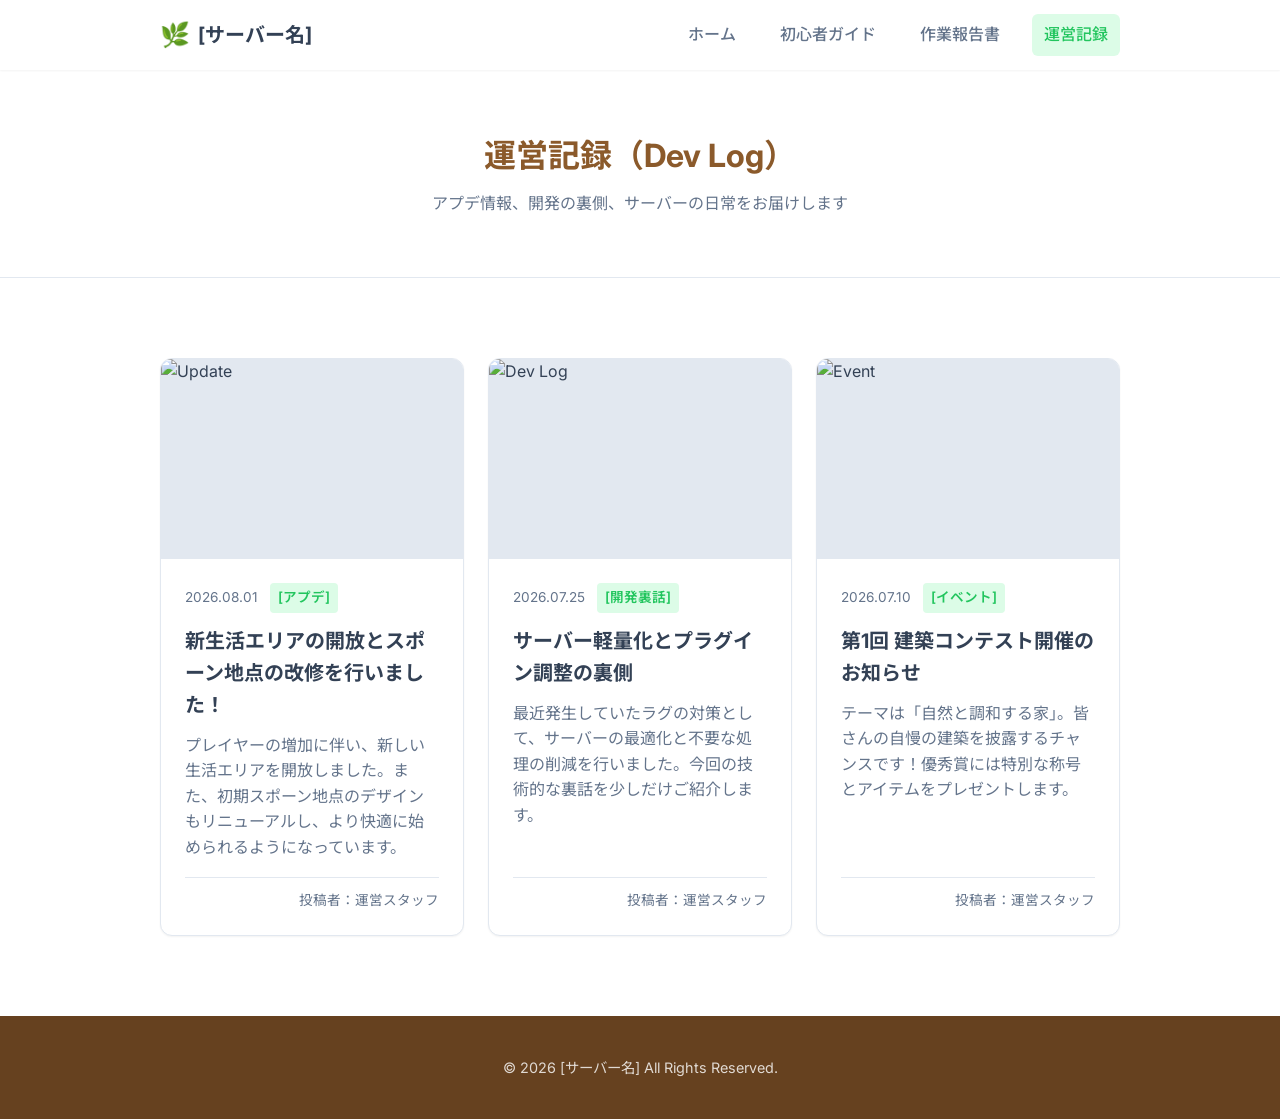
==== blog.html @ a5074940 "Add files via upload" ====
<!DOCTYPE html>
<html lang="ja">
<head>
    <meta charset="UTF-8">
    <meta name="viewport" content="width=device-width, initial-scale=1.0">
    <title>運営記録（Dev Log） | [サーバー名]</title>
    <link rel="stylesheet" href="style.css">
</head>
<body>
    <header>
        <div class="container nav-inner">
            <a href="index.html" class="logo">
                <span class="logo-icon">🌿</span>
                [サーバー名]
            </a>
            <nav class="nav-links">
                <a href="index.html">ホーム</a>
                <a href="guide.html">初心者ガイド</a>
                <a href="report.html">作業報告書</a>
                <a href="blog.html" class="active">運営記録</a>
            </nav>
        </div>
    </header>

    <main>
        <section class="page-header">
            <div class="container">
                <h1>運営記録（Dev Log）</h1>
                <p>アプデ情報、開発の裏側、サーバーの日常をお届けします</p>
            </div>
        </section>

        <section class="bg-light">
            <div class="container">
                <div class="grid">
                    <!-- ============================================== -->
                    <!-- 記事コピペ用テンプレートここから -->
                    <!-- 新しい記事を追加する時は、以下のブロックをコピーしてコメントアウトを外し、お使いください -->
                    <!--
                    <div class="card blog-card">
                        <img src="https://via.placeholder.com/800x400?text=Image" alt="画像" class="blog-img">
                        <div class="blog-content">
                            <div class="blog-meta">
                                <span>YYYY.MM.DD</span>
                                <span class="blog-tag">[カテゴリ]</span>
                            </div>
                            <h3>記事のタイトルを入力</h3>
                            <p class="blog-excerpt">記事の抜粋や本文をここに入力してください。</p>
                            <div class="blog-author">投稿者：お名前</div>
                        </div>
                    </div>
                    -->
                    <!-- 記事コピペ用テンプレートここまで -->
                    <!-- ============================================== -->

                    <!-- 記事1 -->
                    <div class="card blog-card">
                        <img src="https://via.placeholder.com/800x400?text=Update" alt="Update" class="blog-img">
                        <div class="blog-content">
                            <div class="blog-meta">
                                <span>2026.08.01</span>
                                <span class="blog-tag">[アプデ]</span>
                            </div>
                            <h3>新生活エリアの開放とスポーン地点の改修を行いました！</h3>
                            <p class="blog-excerpt">プレイヤーの増加に伴い、新しい生活エリアを開放しました。また、初期スポーン地点のデザインもリニューアルし、より快適に始められるようになっています。</p>
                            <div class="blog-author">投稿者：運営スタッフ</div>
                        </div>
                    </div>

                    <!-- 記事2 -->
                    <div class="card blog-card">
                        <img src="https://via.placeholder.com/800x400?text=Dev+Log" alt="Dev Log" class="blog-img">
                        <div class="blog-content">
                            <div class="blog-meta">
                                <span>2026.07.25</span>
                                <span class="blog-tag">[開発裏話]</span>
                            </div>
                            <h3>サーバー軽量化とプラグイン調整の裏側</h3>
                            <p class="blog-excerpt">最近発生していたラグの対策として、サーバーの最適化と不要な処理の削減を行いました。今回の技術的な裏話を少しだけご紹介します。</p>
                            <div class="blog-author">投稿者：運営スタッフ</div>
                        </div>
                    </div>

                    <!-- 記事3 -->
                    <div class="card blog-card">
                        <img src="https://via.placeholder.com/800x400?text=Event" alt="Event" class="blog-img">
                        <div class="blog-content">
                            <div class="blog-meta">
                                <span>2026.07.10</span>
                                <span class="blog-tag">[イベント]</span>
                            </div>
                            <h3>第1回 建築コンテスト開催のお知らせ</h3>
                            <p class="blog-excerpt">テーマは「自然と調和する家」。皆さんの自慢の建築を披露するチャンスです！優秀賞には特別な称号とアイテムをプレゼントします。</p>
                            <div class="blog-author">投稿者：運営スタッフ</div>
                        </div>
                    </div>
                </div>
            </div>
        </section>
    </main>

    <footer>
        <div class="container">
            <p>&copy; 2026 [サーバー名] All Rights Reserved.</p>
        </div>
    </footer>
</body>
</html>
---- style.css ----
@import url('https://fonts.googleapis.com/css2?family=Inter:wght@400;600;700&family=Noto+Sans+JP:wght@400;500;700&display=swap');

:root {
  --primary-color: #4ade80; 
  --primary-dark: #22c55e;
  --primary-light: #dcfce7;
  --secondary-color: #8b5a2b; 
  --secondary-dark: #66411f;
  --bg-color: #f8fafc;
  --bg-light: #ffffff;
  --text-color: #334155;
  --text-light: #64748b;
  --border-color: #e2e8f0;
  --shadow-sm: 0 1px 2px 0 rgba(0, 0, 0, 0.05);
  --shadow-md: 0 4px 6px -1px rgba(0, 0, 0, 0.1), 0 2px 4px -1px rgba(0, 0, 0, 0.06);
  --shadow-lg: 0 10px 15px -3px rgba(0, 0, 0, 0.1), 0 4px 6px -2px rgba(0, 0, 0, 0.05);
}

* {
  box-sizing: border-box;
  margin: 0;
  padding: 0;
}

body {
  font-family: 'Inter', 'Noto Sans JP', sans-serif;
  color: var(--text-color);
  background-color: var(--bg-color);
  line-height: 1.6;
}

a {
  text-decoration: none;
  color: inherit;
  transition: color 0.2s;
}

ul {
  list-style: none;
}

.text-center { text-align: center; }
.bg-light { background-color: var(--bg-light); }

.container {
  max-width: 1000px;
  margin: 0 auto;
  padding: 0 20px;
}

/* Header */
header {
  background-color: var(--bg-light);
  box-shadow: var(--shadow-sm);
  position: sticky;
  top: 0;
  z-index: 100;
}
.nav-inner {
  display: flex;
  justify-content: space-between;
  align-items: center;
  height: 70px;
}
.logo {
  font-size: 1.25rem;
  font-weight: 700;
  color: var(--text-color);
  display: flex;
  align-items: center;
  gap: 8px;
}
.logo-icon {
  font-size: 1.5rem;
}
.nav-links {
  display: flex;
  gap: 20px;
}
.nav-links a {
  font-weight: 500;
  padding: 8px 12px;
  border-radius: 6px;
  transition: all 0.2s;
  color: var(--text-light);
}
.nav-links a:hover, .nav-links a.active {
  background-color: var(--primary-light);
  color: var(--primary-dark);
}

/* Hero Section */
.hero {
  padding: 100px 20px;
  text-align: center;
  background: linear-gradient(135deg, var(--bg-light) 0%, var(--primary-light) 100%);
  border-bottom: 4px solid var(--primary-color);
}
.hero h1 {
  font-size: 2.5rem;
  color: var(--text-color);
  margin-bottom: 16px;
  font-weight: 700;
}
.hero p.lead {
  font-size: 1.25rem;
  font-weight: 600;
  color: var(--primary-dark);
  margin-bottom: 16px;
}
.hero p.sub {
  font-size: 1rem;
  color: var(--text-light);
  max-width: 600px;
  margin: 0 auto 32px;
}
.hero-buttons {
  display: flex;
  justify-content: center;
  gap: 16px;
  flex-wrap: wrap;
}

/* Page Header */
.page-header {
  padding: 60px 20px;
  text-align: center;
  background: var(--bg-light);
  border-bottom: 1px solid var(--border-color);
}
.page-header h1 {
  font-size: 2rem;
  margin-bottom: 10px;
  color: var(--secondary-color);
}
.page-header p {
  color: var(--text-light);
}

/* Buttons */
.btn {
  display: inline-block;
  padding: 14px 28px;
  border-radius: 30px;
  font-weight: 600;
  cursor: pointer;
  transition: transform 0.2s, box-shadow 0.2s, background-color 0.2s;
  border: none;
  font-size: 1rem;
}
.btn:hover {
  transform: translateY(-2px);
  box-shadow: var(--shadow-md);
}
.btn-primary {
  background-color: var(--primary-color);
  color: white;
}
.btn-primary:hover {
  background-color: var(--primary-dark);
}
.btn-secondary {
  background-color: #5865F2; /* Discord color */
  color: white;
}
.btn-secondary:hover {
  background-color: #4752c4;
}
.btn-outline {
  background-color: transparent;
  color: var(--primary-dark);
  border: 2px solid var(--primary-color);
}
.btn-outline:hover {
  background-color: var(--primary-light);
}

/* Section */
section {
  padding: 80px 0;
}
.section-title {
  text-align: center;
  font-size: 1.75rem;
  margin-bottom: 40px;
  position: relative;
  font-weight: 700;
  color: var(--text-color);
}
.section-title::after {
  content: '';
  display: block;
  width: 60px;
  height: 4px;
  background-color: var(--primary-color);
  margin: 12px auto 0;
  border-radius: 2px;
}
.subsection-title {
  font-size: 1.25rem;
  margin-bottom: 20px;
  color: var(--secondary-color);
  border-left: 4px solid var(--primary-color);
  padding-left: 10px;
}

/* Grid & Cards */
.grid {
  display: grid;
  grid-template-columns: repeat(auto-fit, minmax(280px, 1fr));
  gap: 24px;
}
.card {
  background: var(--bg-light);
  border-radius: 12px;
  padding: 32px;
  box-shadow: var(--shadow-sm);
  border: 1px solid var(--border-color);
  transition: transform 0.2s, box-shadow 0.2s;
}
.card:hover {
  transform: translateY(-4px);
  box-shadow: var(--shadow-lg);
}
.card-icon {
  font-size: 2.5rem;
  margin-bottom: 20px;
}
.card h3 {
  font-size: 1.25rem;
  margin-bottom: 12px;
  color: var(--text-color);
}
.card p {
  color: var(--text-light);
}

/* Connection Info */
.connection-info {
  background: var(--bg-light);
  border-radius: 12px;
  padding: 32px;
  box-shadow: var(--shadow-md);
  max-width: 600px;
  margin: 0 auto;
  border: 2px solid var(--primary-light);
}
.info-row {
  display: flex;
  justify-content: space-between;
  align-items: center;
  padding: 16px 0;
  border-bottom: 1px solid var(--border-color);
}
.info-row:last-child {
  border-bottom: none;
}
.info-label {
  font-weight: 600;
  color: var(--text-light);
}
.info-value {
  display: flex;
  align-items: center;
  gap: 12px;
  font-family: monospace;
  font-size: 1.1rem;
  color: var(--text-color);
}
.copy-btn {
  background: var(--bg-color);
  border: 1px solid var(--border-color);
  padding: 6px 12px;
  border-radius: 6px;
  cursor: pointer;
  font-size: 0.85rem;
  color: var(--text-light);
  font-family: 'Inter', 'Noto Sans JP', sans-serif;
  transition: all 0.2s;
}
.copy-btn:hover {
  background: var(--primary-light);
  color: var(--primary-dark);
  border-color: var(--primary-color);
}

/* Rules */
.rules-list {
  max-width: 600px;
  margin: 0 auto;
  background: var(--bg-light);
  border-radius: 12px;
  padding: 32px;
  box-shadow: var(--shadow-sm);
  border: 1px solid var(--border-color);
}
.rules-list li {
  font-size: 1.1rem;
  font-weight: 600;
  padding: 16px 0;
  border-bottom: 1px dashed var(--border-color);
  display: flex;
  align-items: center;
  gap: 16px;
}
.rules-list li:last-child {
  border-bottom: none;
}
.rule-number {
  background: var(--secondary-color);
  color: white;
  width: 32px;
  height: 32px;
  display: flex;
  align-items: center;
  justify-content: center;
  border-radius: 50%;
  font-size: 1rem;
  flex-shrink: 0;
}

/* Step list in Guide */
.step-list {
  max-width: 700px;
  margin: 0 auto;
}
.step-item {
  display: flex;
  gap: 24px;
  margin-bottom: 30px;
}
.step-number {
  font-size: 1.25rem;
  font-weight: 700;
  color: white;
  background-color: var(--primary-color);
  padding: 8px 16px;
  border-radius: 8px;
  height: fit-content;
  white-space: nowrap;
}
.step-content h3 {
  margin-top: 0;
  margin-bottom: 8px;
}

/* Blog Cards */
.blog-card {
  display: flex;
  flex-direction: column;
  padding: 0;
  overflow: hidden;
}
.blog-img {
  width: 100%;
  height: 200px;
  object-fit: cover;
  background-color: var(--border-color);
}
.blog-content {
  padding: 24px;
  display: flex;
  flex-direction: column;
  flex-grow: 1;
}
.blog-meta {
  display: flex;
  align-items: center;
  gap: 12px;
  font-size: 0.85rem;
  color: var(--text-light);
  margin-bottom: 12px;
}
.blog-tag {
  background: var(--primary-light);
  padding: 4px 8px;
  border-radius: 4px;
  color: var(--primary-dark);
  font-weight: 600;
}
.blog-excerpt {
  margin-bottom: 16px;
  flex-grow: 1;
}
.blog-author {
  font-size: 0.85rem;
  color: var(--text-light);
  text-align: right;
  margin-top: auto;
  border-top: 1px solid var(--border-color);
  padding-top: 12px;
}

/* Daily Reports UI */
.post-form-card {
  background: var(--bg-light);
  border-radius: 12px;
  padding: 32px;
  box-shadow: var(--shadow-sm);
  border: 1px solid var(--border-color);
  max-width: 800px;
  margin: 0 auto;
}
.form-title {
  text-align: center;
  margin-bottom: 24px;
  color: var(--text-color);
}
.form-group-row {
  display: flex;
  gap: 20px;
  margin-bottom: 20px;
}
.form-group {
  margin-bottom: 20px;
}
.form-group label {
  display: block;
  font-weight: 600;
  margin-bottom: 8px;
  color: var(--text-color);
}
.form-group input, .form-group select, .form-group textarea {
  width: 100%;
  padding: 12px;
  border: 1px solid var(--border-color);
  border-radius: 8px;
  font-family: inherit;
  font-size: 1rem;
}
.form-group input:focus, .form-group select:focus, .form-group textarea:focus {
  outline: none;
  border-color: var(--primary-color);
  box-shadow: 0 0 0 3px var(--primary-light);
}
.upload-btn {
  border: 2px dashed var(--border-color);
  border-radius: 8px;
  padding: 12px;
  text-align: center;
  color: var(--text-light);
  cursor: pointer;
  background-color: var(--bg-color);
  transition: all 0.2s;
  height: 100%;
  display: flex;
  align-items: center;
  justify-content: center;
}
.upload-btn:hover {
  border-color: var(--primary-color);
  background-color: var(--primary-light);
  color: var(--primary-dark);
}

/* Report Log List */
.report-list {
  display: flex;
  flex-direction: column;
  gap: 16px;
  max-width: 800px;
  margin: 0 auto;
}
.report-row {
  background: var(--bg-light);
  border-left: 4px solid var(--primary-color);
  border-radius: 8px;
  padding: 20px;
  box-shadow: var(--shadow-sm);
  border: 1px solid var(--border-color);
}
.report-header {
  display: flex;
  align-items: center;
  gap: 12px;
  margin-bottom: 12px;
  flex-wrap: wrap;
}
.report-date {
  font-weight: 600;
  color: var(--text-light);
  font-family: monospace;
}
.badge {
  padding: 4px 8px;
  border-radius: 4px;
  font-size: 0.85rem;
  font-weight: bold;
}
.badge-blue { background-color: #e0f2fe; color: #0369a1; }
.badge-green { background-color: #dcfce7; color: #15803d; }
.badge-orange { background-color: #ffedd5; color: #c2410c; }
.report-author {
  font-weight: 500;
  margin-left: auto;
}
.report-status {
  padding: 4px 10px;
  border-radius: 20px;
  font-size: 0.85rem;
  font-weight: bold;
}
.status-complete { background-color: var(--primary-dark); color: white; }
.status-progress { background-color: #f59e0b; color: white; }
.report-body {
  color: var(--text-color);
}

.report-card-mini {
  padding: 24px;
}
.report-card-mini .report-meta {
  display: flex;
  align-items: center;
  gap: 10px;
  font-size: 0.85rem;
  color: var(--text-light);
  margin-bottom: 10px;
}
.report-card-mini h4 {
  font-size: 1.1rem;
  margin-bottom: 10px;
}

/* Toast */
#toast {
  visibility: hidden;
  min-width: 250px;
  background-color: var(--text-color);
  color: #fff;
  text-align: center;
  border-radius: 30px;
  padding: 16px 24px;
  position: fixed;
  z-index: 1000;
  left: 50%;
  bottom: 30px;
  transform: translateX(-50%);
  font-size: 0.9rem;
  font-weight: 600;
  box-shadow: var(--shadow-lg);
  opacity: 0;
  transition: opacity 0.3s, bottom 0.3s, visibility 0.3s;
}
#toast.show {
  visibility: visible;
  opacity: 1;
  bottom: 50px;
}

/* Footer */
footer {
  background-color: var(--secondary-dark);
  color: white;
  text-align: center;
  padding: 40px 20px;
}
footer p {
  opacity: 0.8;
  font-size: 0.9rem;
}

/* Responsive */
@media (max-width: 768px) {
  .nav-inner {
    flex-direction: column;
    height: auto;
    padding: 16px 0;
    gap: 16px;
  }
  .hero h1 {
    font-size: 2rem;
  }
  .info-row {
    flex-direction: column;
    align-items: flex-start;
    gap: 8px;
  }
  .form-group-row {
    flex-direction: column;
    gap: 0;
  }
  .report-header {
    flex-direction: column;
    align-items: flex-start;
  }
  .report-author {
    margin-left: 0;
  }
}
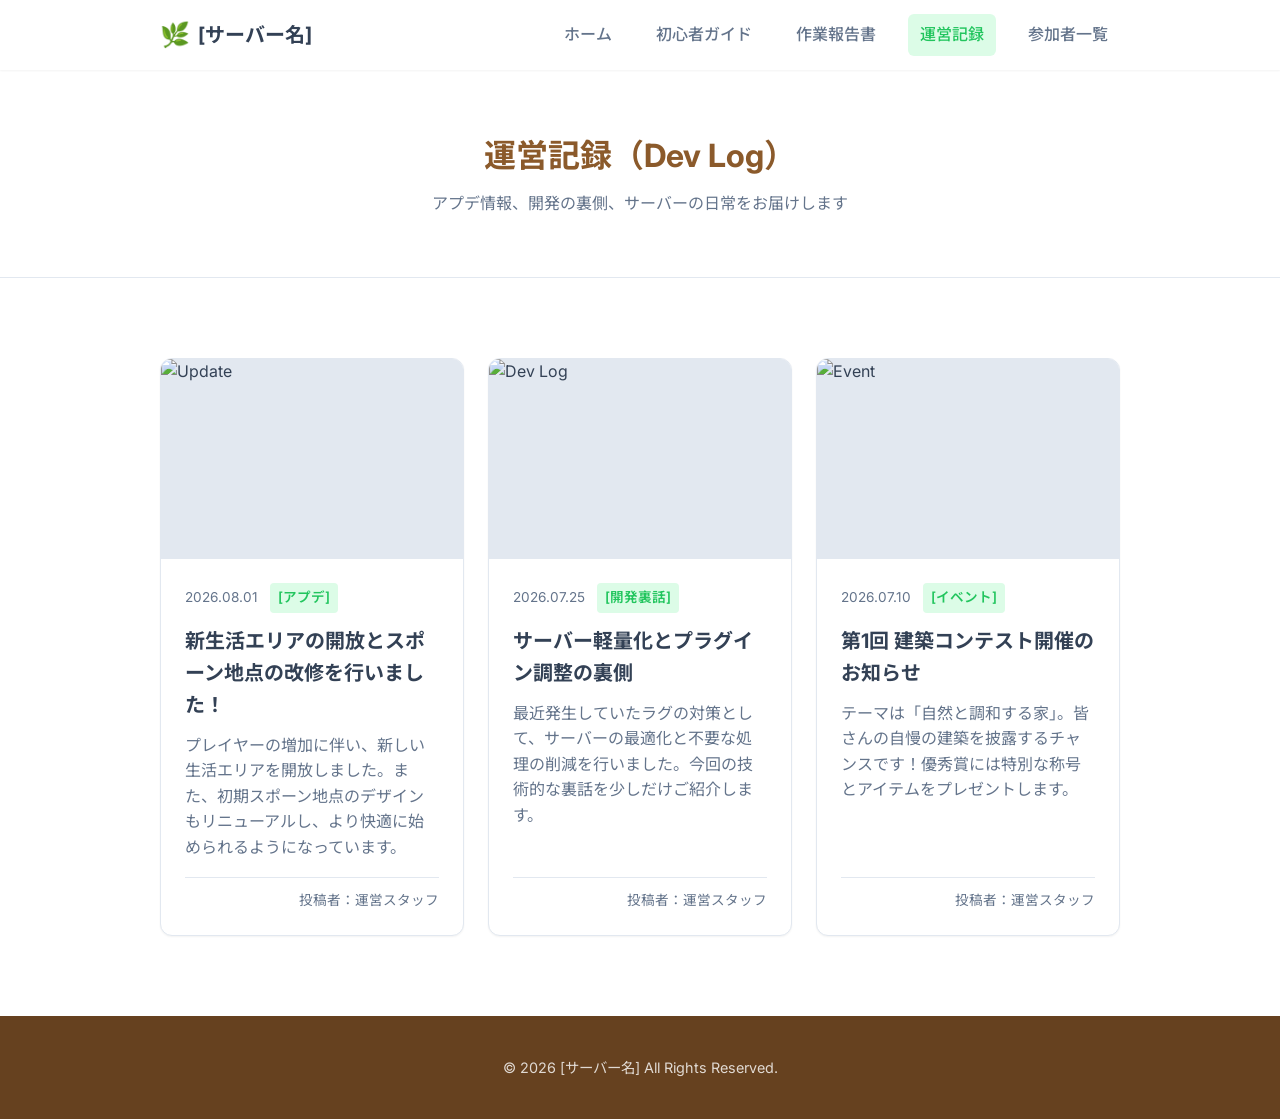
==== commit 9554fa82: "Add files via upload" ====
--- a/blog.html
+++ b/blog.html
@@ -1,6 +1,7 @@
 <!DOCTYPE html>
 <html lang="ja">
 <head>
+    <meta name="robots" content="noindex, nofollow">
     <meta charset="UTF-8">
     <meta name="viewport" content="width=device-width, initial-scale=1.0">
     <title>運営記録（Dev Log） | [サーバー名]</title>
@@ -18,6 +19,7 @@
                 <a href="guide.html">初心者ガイド</a>
                 <a href="report.html">作業報告書</a>
                 <a href="blog.html" class="active">運営記録</a>
+                <a href="members.html">参加者一覧</a>
             </nav>
         </div>
     </header>
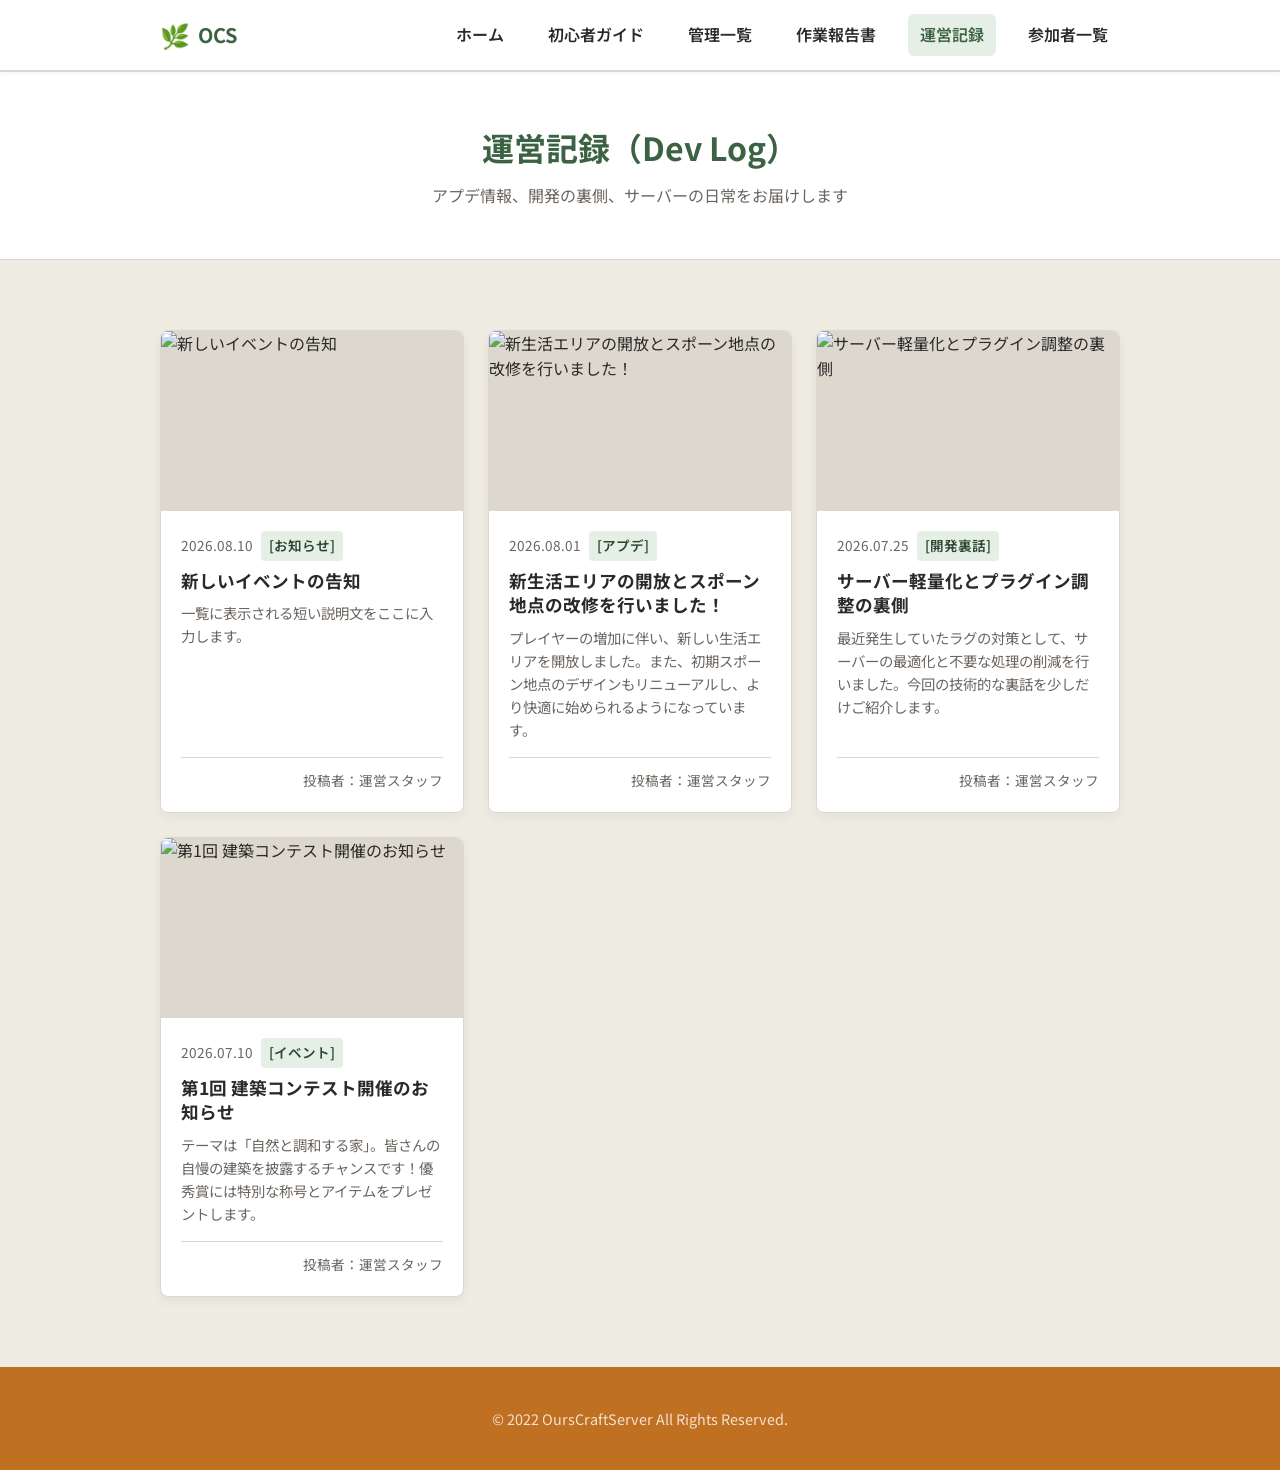
==== commit 12ee3b84: "Add files via upload" ====
--- a/blog.html
+++ b/blog.html
@@ -4,7 +4,7 @@
     <meta name="robots" content="noindex, nofollow">
     <meta charset="UTF-8">
     <meta name="viewport" content="width=device-width, initial-scale=1.0">
-    <title>運営記録（Dev Log） | [サーバー名]</title>
+    <title>運営記録（Dev Log） | OCS</title>
     <link rel="stylesheet" href="style.css">
 </head>
 <body>
@@ -12,11 +12,12 @@
         <div class="container nav-inner">
             <a href="index.html" class="logo">
                 <span class="logo-icon">🌿</span>
-                [サーバー名]
+                OCS
             </a>
             <nav class="nav-links">
                 <a href="index.html">ホーム</a>
                 <a href="guide.html">初心者ガイド</a>
+                <a href="facilities.html">管理一覧</a>
                 <a href="report.html">作業報告書</a>
                 <a href="blog.html" class="active">運営記録</a>
                 <a href="members.html">参加者一覧</a>
@@ -34,29 +35,11 @@
 
         <section class="bg-light">
             <div class="container">
-                <div class="grid">
-                    <!-- ============================================== -->
-                    <!-- 記事コピペ用テンプレートここから -->
-                    <!-- 新しい記事を追加する時は、以下のブロックをコピーしてコメントアウトを外し、お使いください -->
-                    <!--
-                    <div class="card blog-card">
-                        <img src="https://via.placeholder.com/800x400?text=Image" alt="画像" class="blog-img">
-                        <div class="blog-content">
-                            <div class="blog-meta">
-                                <span>YYYY.MM.DD</span>
-                                <span class="blog-tag">[カテゴリ]</span>
-                            </div>
-                            <h3>記事のタイトルを入力</h3>
-                            <p class="blog-excerpt">記事の抜粋や本文をここに入力してください。</p>
-                            <div class="blog-author">投稿者：お名前</div>
-                        </div>
-                    </div>
-                    -->
-                    <!-- 記事コピペ用テンプレートここまで -->
-                    <!-- ============================================== -->
-
-                    <!-- 記事1 -->
-                    <div class="card blog-card">
+                <div class="grid" id="blog-grid">
+                    <!-- posts.js のデータから自動的にカードが読み込まれます -->
+                    
+                    <!-- フォールバック（標準表示） -->
+                    <a href="blog-detail.html?id=1" class="card blog-card">
                         <img src="https://via.placeholder.com/800x400?text=Update" alt="Update" class="blog-img">
                         <div class="blog-content">
                             <div class="blog-meta">
@@ -67,10 +50,9 @@
                             <p class="blog-excerpt">プレイヤーの増加に伴い、新しい生活エリアを開放しました。また、初期スポーン地点のデザインもリニューアルし、より快適に始められるようになっています。</p>
                             <div class="blog-author">投稿者：運営スタッフ</div>
                         </div>
-                    </div>
+                    </a>
 
-                    <!-- 記事2 -->
-                    <div class="card blog-card">
+                    <a href="blog-detail.html?id=2" class="card blog-card">
                         <img src="https://via.placeholder.com/800x400?text=Dev+Log" alt="Dev Log" class="blog-img">
                         <div class="blog-content">
                             <div class="blog-meta">
@@ -81,10 +63,9 @@
                             <p class="blog-excerpt">最近発生していたラグの対策として、サーバーの最適化と不要な処理の削減を行いました。今回の技術的な裏話を少しだけご紹介します。</p>
                             <div class="blog-author">投稿者：運営スタッフ</div>
                         </div>
-                    </div>
+                    </a>
 
-                    <!-- 記事3 -->
-                    <div class="card blog-card">
+                    <a href="blog-detail.html?id=3" class="card blog-card">
                         <img src="https://via.placeholder.com/800x400?text=Event" alt="Event" class="blog-img">
                         <div class="blog-content">
                             <div class="blog-meta">
@@ -95,7 +76,7 @@
                             <p class="blog-excerpt">テーマは「自然と調和する家」。皆さんの自慢の建築を披露するチャンスです！優秀賞には特別な称号とアイテムをプレゼントします。</p>
                             <div class="blog-author">投稿者：運営スタッフ</div>
                         </div>
-                    </div>
+                    </a>
                 </div>
             </div>
         </section>
@@ -103,8 +84,32 @@
 
     <footer>
         <div class="container">
-            <p>&copy; 2026 [サーバー名] All Rights Reserved.</p>
+            <p>&copy; 2022 OursCraftServer All Rights Reserved.</p>
         </div>
     </footer>
+
+    <script src="posts.js"></script>
+    <script>
+        // JavaScriptが有効な場合、posts.js のデータから一覧を自動動的生成します
+        document.addEventListener('DOMContentLoaded', () => {
+            if (typeof BLOG_POSTS !== 'undefined' && BLOG_POSTS.length > 0) {
+                const gridEl = document.getElementById('blog-grid');
+                gridEl.innerHTML = BLOG_POSTS.map(post => `
+                    <a href="blog-detail.html?id=${post.id}" class="card blog-card">
+                        <img src="${post.image}" alt="${post.title}" class="blog-img">
+                        <div class="blog-content">
+                            <div class="blog-meta">
+                                <span>${post.date}</span>
+                                <span class="blog-tag">${post.tag}</span>
+                            </div>
+                            <h3>${post.title}</h3>
+                            <p class="blog-excerpt">${post.excerpt}</p>
+                            <div class="blog-author">投稿者：${post.author}</div>
+                        </div>
+                    </a>
+                `).join('');
+            }
+        });
+    </script>
 </body>
 </html>
--- a/style.css
+++ b/style.css
@@ -1,19 +1,42 @@
 @import url('https://fonts.googleapis.com/css2?family=Inter:wght@400;600;700&family=Noto+Sans+JP:wght@400;500;700&display=swap');
 
+@import url('https://fonts.googleapis.com/css2?family=Inter:wght@400;600;700&family=Noto+Sans+JP:wght@400;500;700&display=swap');
+
+/* ==========================================
+   カラー変数設定 (AI感を消す自然なアースカラー)
+   ========================================== */
 :root {
-  --primary-color: #4ade80; 
-  --primary-dark: #22c55e;
-  --primary-light: #dcfce7;
-  --secondary-color: #8b5a2b; 
-  --secondary-dark: #66411f;
-  --bg-color: #f8fafc;
-  --bg-light: #ffffff;
-  --text-color: #334155;
-  --text-light: #64748b;
-  --border-color: #e2e8f0;
-  --shadow-sm: 0 1px 2px 0 rgba(0, 0, 0, 0.05);
-  --shadow-md: 0 4px 6px -1px rgba(0, 0, 0, 0.1), 0 2px 4px -1px rgba(0, 0, 0, 0.06);
-  --shadow-lg: 0 10px 15px -3px rgba(0, 0, 0, 0.1), 0 4px 6px -2px rgba(0, 0, 0, 0.05);
+  /* 背景色 */
+  --bg-color: #F7F5F0;        /* 羊毛のようなオフホワイト */
+  --bg-main: #F7F5F0;
+  --bg-light: #FFFFFF;        /* カードはクリーンな白 */
+  --bg-section: #EFECE4;     /* セクション背景（bg-light用） */
+  
+  /* 文字色 */
+  --text-color: #2C2A29;     /* 焦げ茶に近いソフトな黒 */
+  --text-primary: #2C2A29;
+  --text-light: #6B6560;     /* 補足用（日付や投稿者） */
+  --text-muted: #6B6560;
+  
+  /* ブランド＆アクセント */
+  --primary-color: #3B6242;   /* 🌿 テーマのフォレストグリーン */
+  --primary-dark: #2A4830;
+  --primary-light: #E6EFE6;
+  --color-forest: #3B6242;
+  
+  --secondary-color: #D9822B; /* 松明のようなアンバーオレンジ 🔥 */
+  --secondary-dark: #C07021;
+  --color-torch: #D9822B;
+  
+  --color-brick: #BA4A32;    /* テラコッタ・レンガ色 🧱 */
+  --color-discord: #4A5E8C;  /* 落ち着いたDiscordカラー 💬 */
+  
+  /* パーツ */
+  --border-color: #DDD8CE;   /* 柔らかい境界線 */
+  --shadow-sm: 0 2px 4px rgba(44, 42, 41, 0.04);
+  --shadow-md: 0 4px 12px rgba(44, 42, 41, 0.06);
+  --shadow-lg: 0 8px 20px rgba(44, 42, 41, 0.10);
+  --shadow-soft: 0 4px 12px rgba(44, 42, 41, 0.06);
 }
 
 * {
@@ -23,9 +46,9 @@
 }
 
 body {
-  font-family: 'Inter', 'Noto Sans JP', sans-serif;
-  color: var(--text-color);
-  background-color: var(--bg-color);
+  font-family: 'Noto Sans JP', "Helvetica Neue", Arial, sans-serif;
+  color: var(--text-primary);
+  background-color: var(--bg-main);
   line-height: 1.6;
 }
 
@@ -40,7 +63,7 @@
 }
 
 .text-center { text-align: center; }
-.bg-light { background-color: var(--bg-light); }
+.bg-light { background-color: var(--bg-section); }
 
 .container {
   max-width: 1000px;
@@ -50,7 +73,8 @@
 
 /* Header */
 header {
-  background-color: var(--bg-light);
+  background-color: #FFFFFF;
+  border-bottom: 2px solid var(--border-color);
   box-shadow: var(--shadow-sm);
   position: sticky;
   top: 0;
@@ -65,7 +89,7 @@
 .logo {
   font-size: 1.25rem;
   font-weight: 700;
-  color: var(--text-color);
+  color: var(--color-forest);
   display: flex;
   align-items: center;
   gap: 8px;
@@ -78,39 +102,39 @@
   gap: 20px;
 }
 .nav-links a {
-  font-weight: 500;
+  font-weight: 600;
   padding: 8px 12px;
   border-radius: 6px;
   transition: all 0.2s;
-  color: var(--text-light);
+  color: var(--text-primary);
 }
 .nav-links a:hover, .nav-links a.active {
   background-color: var(--primary-light);
-  color: var(--primary-dark);
+  color: var(--color-forest);
 }
 
 /* Hero Section */
 .hero {
-  padding: 100px 20px;
+  padding: 80px 20px;
   text-align: center;
-  background: linear-gradient(135deg, var(--bg-light) 0%, var(--primary-light) 100%);
-  border-bottom: 4px solid var(--primary-color);
+  background: #E6EFE6;
+  border-bottom: 1px solid var(--border-color);
 }
 .hero h1 {
   font-size: 2.5rem;
-  color: var(--text-color);
+  color: var(--color-forest);
   margin-bottom: 16px;
   font-weight: 700;
 }
 .hero p.lead {
   font-size: 1.25rem;
   font-weight: 600;
-  color: var(--primary-dark);
+  color: var(--text-muted);
   margin-bottom: 16px;
 }
 .hero p.sub {
   font-size: 1rem;
-  color: var(--text-light);
+  color: var(--text-muted);
   max-width: 600px;
   margin: 0 auto 32px;
 }
@@ -123,61 +147,70 @@
 
 /* Page Header */
 .page-header {
-  padding: 60px 20px;
+  padding: 50px 20px;
   text-align: center;
-  background: var(--bg-light);
+  background: #FFFFFF;
   border-bottom: 1px solid var(--border-color);
 }
 .page-header h1 {
   font-size: 2rem;
   margin-bottom: 10px;
-  color: var(--secondary-color);
+  color: var(--color-forest);
+  font-weight: 700;
 }
 .page-header p {
-  color: var(--text-light);
-}
-
-/* Buttons */
+  color: var(--text-muted);
+}
+
+/* Buttons (マイクラらしい角丸 6px に調整) */
 .btn {
   display: inline-block;
-  padding: 14px 28px;
-  border-radius: 30px;
-  font-weight: 600;
+  padding: 12px 24px;
+  border-radius: 6px;
+  font-weight: 700;
   cursor: pointer;
-  transition: transform 0.2s, box-shadow 0.2s, background-color 0.2s;
+  transition: all 0.2s ease;
   border: none;
   font-size: 1rem;
+  text-decoration: none;
 }
 .btn:hover {
-  transform: translateY(-2px);
+  transform: translateY(-1px);
   box-shadow: var(--shadow-md);
 }
 .btn-primary {
-  background-color: var(--primary-color);
-  color: white;
+  background-color: var(--color-torch);
+  color: #FFFFFF;
 }
 .btn-primary:hover {
-  background-color: var(--primary-dark);
+  background-color: #C07021;
 }
 .btn-secondary {
-  background-color: #5865F2; /* Discord color */
-  color: white;
+  background-color: var(--color-discord);
+  color: #FFFFFF;
 }
 .btn-secondary:hover {
-  background-color: #4752c4;
+  background-color: #3B4B70;
 }
 .btn-outline {
   background-color: transparent;
-  color: var(--primary-dark);
-  border: 2px solid var(--primary-color);
+  color: var(--color-forest);
+  border: 2px solid var(--color-forest);
 }
 .btn-outline:hover {
   background-color: var(--primary-light);
 }
+.btn-whitelist {
+  background-color: var(--color-brick);
+  color: #FFFFFF;
+}
+.btn-whitelist:hover {
+  background-color: #A03B25;
+}
 
 /* Section */
 section {
-  padding: 80px 0;
+  padding: 70px 0;
 }
 .section-title {
   text-align: center;
@@ -185,22 +218,13 @@
   margin-bottom: 40px;
   position: relative;
   font-weight: 700;
-  color: var(--text-color);
-}
-.section-title::after {
-  content: '';
-  display: block;
-  width: 60px;
-  height: 4px;
-  background-color: var(--primary-color);
-  margin: 12px auto 0;
-  border-radius: 2px;
+  color: var(--text-primary);
 }
 .subsection-title {
   font-size: 1.25rem;
   margin-bottom: 20px;
-  color: var(--secondary-color);
-  border-left: 4px solid var(--primary-color);
+  color: var(--color-forest);
+  border-left: 4px solid var(--color-forest);
   padding-left: 10px;
 }
 
@@ -212,15 +236,10 @@
 }
 .card {
   background: var(--bg-light);
-  border-radius: 12px;
-  padding: 32px;
-  box-shadow: var(--shadow-sm);
+  border-radius: 8px;
+  padding: 28px;
+  box-shadow: var(--shadow-soft);
   border: 1px solid var(--border-color);
-  transition: transform 0.2s, box-shadow 0.2s;
-}
-.card:hover {
-  transform: translateY(-4px);
-  box-shadow: var(--shadow-lg);
 }
 .card-icon {
   font-size: 2.5rem;
@@ -229,21 +248,22 @@
 .card h3 {
   font-size: 1.25rem;
   margin-bottom: 12px;
-  color: var(--text-color);
+  color: var(--text-primary);
 }
 .card p {
-  color: var(--text-light);
+  color: var(--text-muted);
 }
 
 /* Connection Info */
 .connection-info {
   background: var(--bg-light);
-  border-radius: 12px;
+  border-radius: 8px;
   padding: 32px;
-  box-shadow: var(--shadow-md);
+  box-shadow: var(--shadow-soft);
   max-width: 600px;
   margin: 0 auto;
-  border: 2px solid var(--primary-light);
+  border: 2px solid var(--border-color);
+  overflow-x: auto;
 }
 .info-row {
   display: flex;
@@ -257,7 +277,9 @@
 }
 .info-label {
   font-weight: 600;
-  color: var(--text-light);
+  color: var(--text-muted);
+  white-space: nowrap;
+  flex-shrink: 0;
 }
 .info-value {
   display: flex;
@@ -265,23 +287,28 @@
   gap: 12px;
   font-family: monospace;
   font-size: 1.1rem;
-  color: var(--text-color);
+  color: var(--text-primary);
+  word-break: break-word;
+}
+.info-value.text-small {
+  font-size: 0.95rem;
+  font-family: 'Inter', 'Noto Sans JP', sans-serif;
+  white-space: normal;
 }
 .copy-btn {
-  background: var(--bg-color);
-  border: 1px solid var(--border-color);
-  padding: 6px 12px;
-  border-radius: 6px;
+  background-color: var(--color-forest);
+  color: #FFFFFF;
+  border: none;
+  padding: 6px 14px;
+  border-radius: 4px;
   cursor: pointer;
   font-size: 0.85rem;
-  color: var(--text-light);
+  font-weight: 600;
   font-family: 'Inter', 'Noto Sans JP', sans-serif;
-  transition: all 0.2s;
+  transition: opacity 0.2s;
 }
 .copy-btn:hover {
-  background: var(--primary-light);
-  color: var(--primary-dark);
-  border-color: var(--primary-color);
+  opacity: 0.9;
 }
 
 /* Rules */
@@ -453,73 +480,335 @@
   color: var(--primary-dark);
 }
 
-/* Report Log List */
+/* Daily Reports UI (Dashboard Cards) */
 .report-list {
+  display: flex;
+  flex-direction: column;
+  gap: 24px;
+  max-width: 880px;
+  margin: 0 auto;
+}
+
+.report-card, a.report-card {
+  background: var(--bg-light);
+  border-radius: 14px;
+  padding: 24px;
+  border: 1px solid var(--border-color);
+  box-shadow: 0 4px 12px rgba(0, 0, 0, 0.04);
+  position: relative;
+  text-decoration: none;
+  color: inherit;
+  display: block;
+  cursor: pointer;
+}
+
+.report-card-header {
+  display: flex;
+  justify-content: space-between;
+  align-items: center;
+  gap: 16px;
+  margin-bottom: 16px;
+  border-bottom: 1px dashed var(--border-color);
+  padding-bottom: 12px;
+  flex-wrap: wrap;
+}
+
+.report-meta-info {
+  display: flex;
+  align-items: center;
+  gap: 14px;
+  flex-wrap: wrap;
+}
+
+.report-date {
+  font-weight: 700;
+  color: var(--text-color);
+  font-size: 0.95rem;
+  font-family: monospace;
+  background: #f1f5f9;
+  padding: 4px 10px;
+  border-radius: 6px;
+}
+
+.report-author {
+  font-size: 0.92rem;
+  color: var(--text-light);
+  font-weight: 600;
+  display: inline-flex;
+  align-items: center;
+  gap: 6px;
+}
+
+/* Status Badges */
+.status-badge {
+  padding: 6px 14px;
+  border-radius: 9999px;
+  font-size: 0.85rem;
+  font-weight: 700;
+  display: inline-flex;
+  align-items: center;
+  gap: 6px;
+  white-space: nowrap;
+  letter-spacing: 0.02em;
+}
+
+.badge-urgent {
+  background-color: #fef2f2;
+  color: #dc2626;
+  border: 1px solid #fca5a5;
+}
+
+.badge-help {
+  background-color: #fff7ed;
+  color: #c2410c;
+  border: 1px solid #fed7aa;
+}
+
+.badge-progress {
+  background-color: #f0f9ff;
+  color: #0284c7;
+  border: 1px solid #bae6fd;
+}
+
+.badge-complete {
+  background-color: #f0fdf4;
+  color: #15803d;
+  border: 1px solid #bbf7d0;
+}
+
+/* Report Content Sections */
+.report-card-body {
   display: flex;
   flex-direction: column;
   gap: 16px;
+}
+
+/* 完了した作業 (控えめなグレーデザイン) */
+.section-completed {
+  padding: 4px 0;
+}
+
+.section-label-sub {
+  font-size: 0.85rem;
+  font-weight: 700;
+  color: #94a3b8;
+  margin-bottom: 8px;
+  display: flex;
+  align-items: center;
+  gap: 6px;
+}
+
+.completed-list {
+  list-style: none;
+  margin: 0;
+  padding: 0 0 0 4px;
+  display: flex;
+  flex-direction: column;
+  gap: 6px;
+}
+
+.completed-list li {
+  color: var(--text-light);
+  font-size: 0.93rem;
+  line-height: 1.5;
+  display: flex;
+  align-items: flex-start;
+  gap: 8px;
+}
+
+.completed-icon {
+  color: #cbd5e1;
+  font-weight: bold;
+  flex-shrink: 0;
+}
+
+/* 次回実施内容 (一番目立つアクセント・ハイライト表示) */
+.section-next-action {
+  background: linear-gradient(135deg, #fff7ed 0%, #ffedd5 100%);
+  border: 2px solid #f97316;
+  border-radius: 12px;
+  padding: 16px 20px;
+  box-shadow: 0 3px 10px rgba(249, 115, 22, 0.12);
+  position: relative;
+}
+
+/* 緊急バッジ用カードの次回実施内容ハイライト */
+.report-card.is-urgent .section-next-action {
+  background: linear-gradient(135deg, #fef2f2 0%, #fee2e2 100%);
+  border: 2px solid #ef4444;
+  box-shadow: 0 3px 10px rgba(239, 68, 68, 0.15);
+}
+
+.section-label-main {
+  font-size: 1.05rem;
+  font-weight: 800;
+  color: #c2410c;
+  margin-bottom: 12px;
+  display: flex;
+  align-items: center;
+  gap: 8px;
+}
+
+.report-card.is-urgent .section-label-main {
+  color: #b91c1c;
+}
+
+.todo-list {
+  list-style: none;
+  margin: 0;
+  padding: 0;
+  display: flex;
+  flex-direction: column;
+  gap: 10px;
+}
+
+.todo-item {
+  display: flex;
+  align-items: flex-start;
+  gap: 12px;
+  font-weight: 700;
+  color: #1e293b;
+  font-size: 0.98rem;
+  line-height: 1.4;
+}
+
+.todo-checkbox {
+  width: 20px;
+  height: 20px;
+  border: 2px solid #f97316;
+  border-radius: 5px;
+  background: #ffffff;
+  flex-shrink: 0;
+  margin-top: 1px;
+  box-shadow: inset 0 1px 2px rgba(0,0,0,0.06);
+}
+
+.report-card.is-urgent .todo-checkbox {
+  border-color: #ef4444;
+}
+
+/* Facility Cards */
+a.facility-card {
+  text-decoration: none;
+  color: inherit;
+  display: block;
+  transition: transform 0.2s ease, box-shadow 0.2s ease;
+}
+a.facility-card:hover {
+  transform: translateY(-4px);
+  box-shadow: var(--shadow-md);
+}
+
+/* Blog Cards */
+a.blog-card {
+  text-decoration: none;
+  color: inherit;
+  display: flex;
+  flex-direction: column;
+  transition: transform 0.2s ease, box-shadow 0.2s ease;
+  overflow: hidden;
+  padding: 0;
+}
+a.blog-card:hover {
+  transform: translateY(-4px);
+  box-shadow: var(--shadow-md);
+}
+.blog-img {
+  width: 100%;
+  height: 180px;
+  object-fit: cover;
+}
+.blog-content {
+  padding: 20px;
+  display: flex;
+  flex-direction: column;
+  flex-grow: 1;
+}
+.blog-meta {
+  display: flex;
+  gap: 8px;
+  align-items: center;
+  font-size: 0.85rem;
+  color: var(--text-light);
+  margin-bottom: 8px;
+}
+.blog-tag {
+  color: var(--primary-dark);
+  font-weight: 600;
+}
+.blog-card h3 {
+  font-size: 1.1rem;
+  margin-bottom: 8px;
+  line-height: 1.4;
+}
+.blog-excerpt {
+  font-size: 0.9rem;
+  color: var(--text-light);
+  margin-bottom: 16px;
+  flex-grow: 1;
+}
+.blog-author {
+  font-size: 0.85rem;
+  color: var(--text-light);
+}
+
+/* Blog Detail Page */
+.blog-detail-container {
   max-width: 800px;
   margin: 0 auto;
-}
-.report-row {
-  background: var(--bg-light);
-  border-left: 4px solid var(--primary-color);
-  border-radius: 8px;
-  padding: 20px;
+  background: white;
+  padding: 40px;
+  border-radius: 12px;
   box-shadow: var(--shadow-sm);
   border: 1px solid var(--border-color);
 }
-.report-header {
-  display: flex;
-  align-items: center;
-  gap: 12px;
-  margin-bottom: 12px;
-  flex-wrap: wrap;
-}
-.report-date {
-  font-weight: 600;
-  color: var(--text-light);
-  font-family: monospace;
-}
-.badge {
-  padding: 4px 8px;
-  border-radius: 4px;
-  font-size: 0.85rem;
-  font-weight: bold;
-}
-.badge-blue { background-color: #e0f2fe; color: #0369a1; }
-.badge-green { background-color: #dcfce7; color: #15803d; }
-.badge-orange { background-color: #ffedd5; color: #c2410c; }
-.report-author {
-  font-weight: 500;
-  margin-left: auto;
-}
-.report-status {
-  padding: 4px 10px;
-  border-radius: 20px;
-  font-size: 0.85rem;
-  font-weight: bold;
-}
-.status-complete { background-color: var(--primary-dark); color: white; }
-.status-progress { background-color: #f59e0b; color: white; }
-.report-body {
+.back-link {
+  display: inline-block;
+  margin-bottom: 24px;
+}
+.blog-detail-header {
+  margin-bottom: 24px;
+  border-bottom: 1px solid var(--border-color);
+  padding-bottom: 16px;
+}
+.blog-detail-title {
+  font-size: 1.8rem;
+  margin: 12px 0;
   color: var(--text-color);
-}
-
-.report-card-mini {
-  padding: 24px;
-}
-.report-card-mini .report-meta {
-  display: flex;
-  align-items: center;
-  gap: 10px;
-  font-size: 0.85rem;
-  color: var(--text-light);
-  margin-bottom: 10px;
-}
-.report-card-mini h4 {
-  font-size: 1.1rem;
-  margin-bottom: 10px;
+  line-height: 1.3;
+}
+.blog-detail-image-wrapper {
+  margin-bottom: 32px;
+  border-radius: 8px;
+  overflow: hidden;
+}
+.blog-detail-img {
+  width: 100%;
+  max-height: 400px;
+  object-fit: cover;
+  display: block;
+}
+.blog-detail-body {
+  font-size: 1rem;
+  line-height: 1.8;
+  color: var(--text-color);
+}
+.blog-detail-body p {
+  margin-bottom: 16px;
+}
+.blog-detail-body h3 {
+  font-size: 1.3rem;
+  margin: 24px 0 12px;
+  padding-bottom: 6px;
+  border-bottom: 2px solid var(--primary-light);
+  color: var(--secondary-color);
+}
+.blog-detail-body ul {
+  margin-bottom: 20px;
+  padding-left: 20px;
+}
+.blog-detail-body li {
+  margin-bottom: 8px;
 }
 
 /* Toast */
@@ -546,6 +835,65 @@
   visibility: visible;
   opacity: 1;
   bottom: 50px;
+}
+
+/* Report Detail Page */
+.report-detail-wrapper {
+  max-width: 880px;
+  margin: 0 auto;
+}
+
+.report-detail-heading {
+  font-size: 1.4rem;
+  font-weight: 700;
+  color: var(--text-color);
+  margin-bottom: 12px;
+  line-height: 1.4;
+}
+
+.report-location-badge {
+  display: inline-flex;
+  align-items: center;
+  gap: 6px;
+  background: #f1f5f9;
+  border: 1px solid #cbd5e1;
+  padding: 6px 12px;
+  border-radius: 8px;
+  font-size: 0.9rem;
+  font-weight: 600;
+  color: #475569;
+  margin-bottom: 16px;
+}
+
+.report-detail-body {
+  margin-top: 24px;
+  padding-top: 24px;
+  border-top: 1px dashed var(--border-color);
+  color: var(--text-color);
+  line-height: 1.7;
+}
+
+.report-detail-body h3 {
+  font-size: 1.15rem;
+  margin-top: 20px;
+  margin-bottom: 10px;
+  color: var(--text-color);
+  border-left: 4px solid var(--primary-dark);
+  padding-left: 10px;
+}
+
+.report-detail-body p {
+  margin-bottom: 12px;
+}
+
+.report-detail-body ul {
+  list-style: disc;
+  padding-left: 20px;
+  margin-bottom: 16px;
+}
+
+.report-detail-body li {
+  margin-bottom: 6px;
 }
 
 /* Footer */
